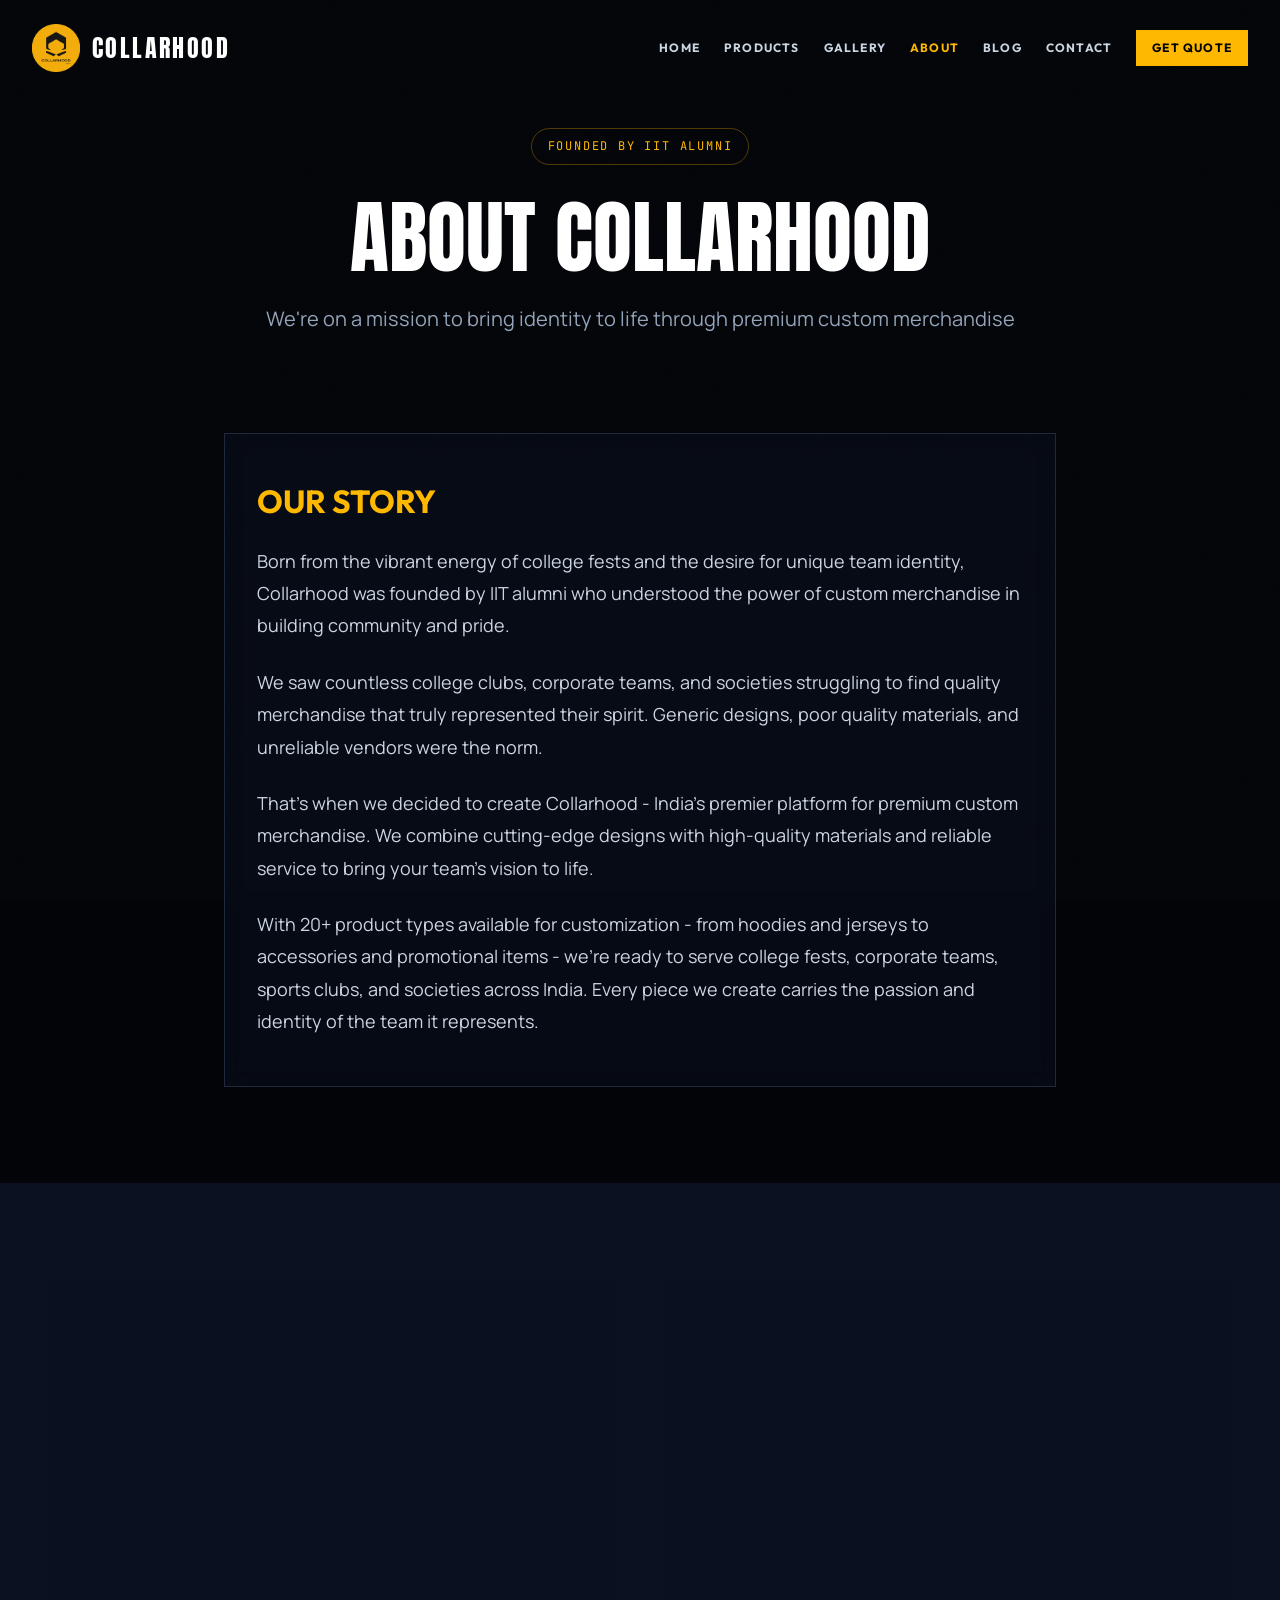
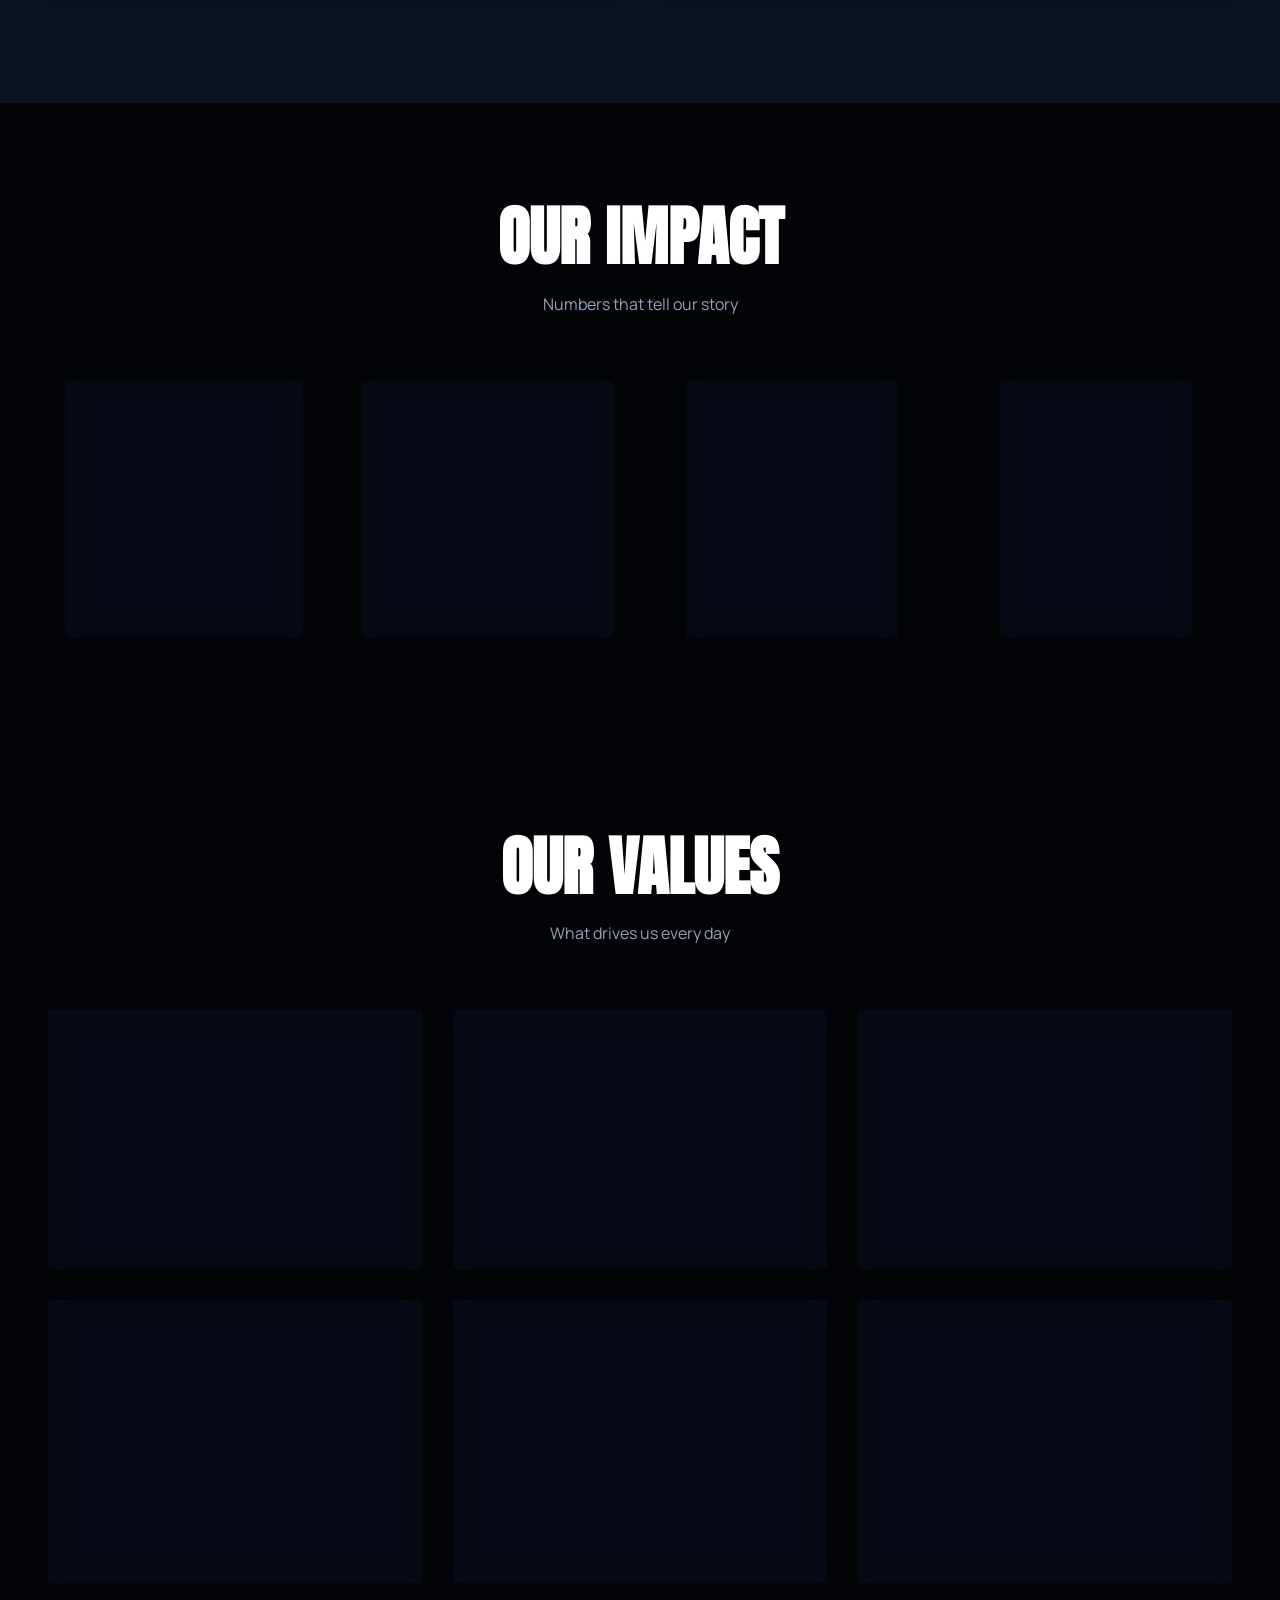
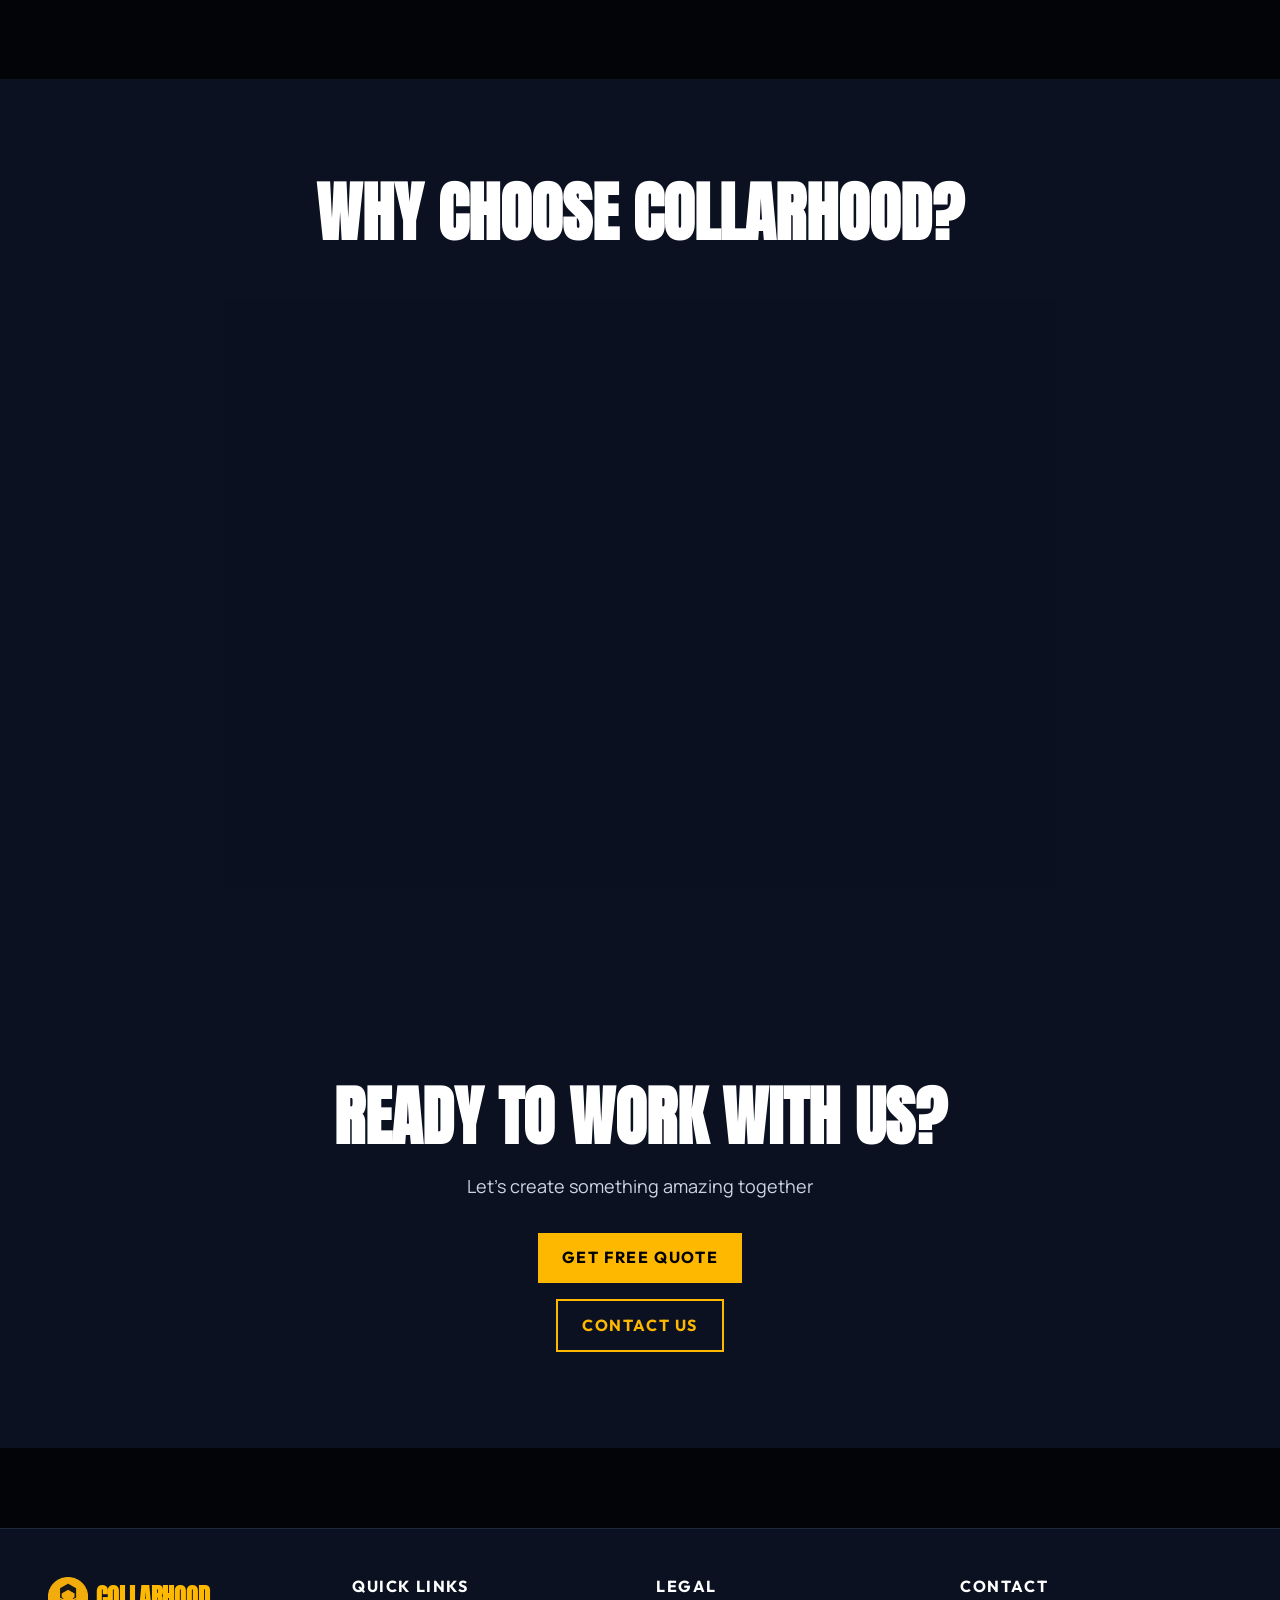
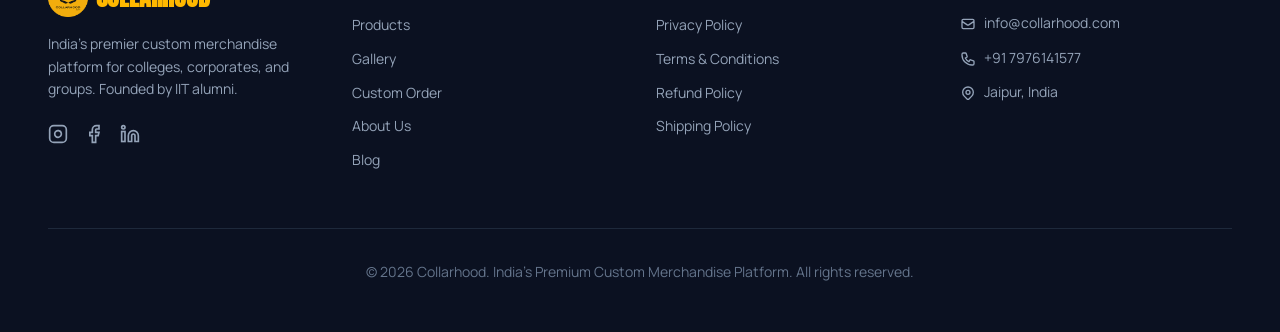
==== pages/about-static.html @ 5ddd9ee6 "Initial commit: static website" ====
<!DOCTYPE html>
<html lang="en">
<head>
  <meta charset="UTF-8">
  <meta name="viewport" content="width=device-width, initial-scale=1.0">
  <meta name="description" content="Learn about Collarhood - India's premier custom merchandise platform founded by IIT alumni. Discover our mission, values, and commitment to bringing identity to life through premium quality apparel.">
  <meta name="keywords" content="Collarhood story, IIT alumni startup, custom merchandise India, college merchandise company, about Collarhood, custom printing India">
  <meta name="author" content="Collarhood">
  <meta property="og:title" content="About Us - Our Story | Collarhood">
  <meta property="og:description" content="Founded by IIT alumni, Collarhood is India's premier platform for premium custom merchandise for colleges, corporates, and teams.">
  <meta property="og:type" content="website">
  <title>About Us - Our Story | Collarhood</title>
  <link rel="stylesheet" href="../css/styles.css">
  <link rel="icon" href="../images/collarhood images/collarhood logo png 2.png">
  <link rel="canonical" href="https://collarhood.com/about">
</head>
<body>
  <!-- Navbar -->
  <nav class="navbar">
    <div class="container">
      <div class="navbar-content">
        <a href="../index.html" class="navbar-logo">
          <img src="../images/collarhood images/collarhood logo png 2.png" alt="Collarhood Logo">
          <span class="navbar-logo-text">COLLARHOOD</span>
        </a>

        <div class="navbar-menu">
          <a href="../index.html" class="navbar-link">HOME</a>
          <a href="products-static.html" class="navbar-link">PRODUCTS</a>
          <a href="gallery-static.html" class="navbar-link">GALLERY</a>
          <a href="about-static.html" class="navbar-link" style="color: var(--yellow);">ABOUT</a>
          <a href="blog-static.html" class="navbar-link">BLOG</a>
          <a href="contact.html" class="navbar-link">CONTACT</a>
          <a href="custom-order.html" class="btn btn-primary" style="padding: 0.5rem 1rem; font-size: 0.75rem;">GET QUOTE</a>
        </div>

        <button class="mobile-menu-btn" aria-label="Toggle menu">
          <svg class="menu-icon" width="24" height="24" viewBox="0 0 24 24" fill="none" stroke="currentColor">
            <path stroke-linecap="round" stroke-linejoin="round" stroke-width="2" d="M4 6h16M4 12h16M4 18h16" />
          </svg>
        </button>
      </div>

      <div class="mobile-menu">
        <a href="../index.html">HOME</a>
        <a href="products-static.html">PRODUCTS</a>
        <a href="gallery-static.html">GALLERY</a>
        <a href="about-static.html">ABOUT</a>
        <a href="blog-static.html">BLOG</a>
        <a href="contact.html">CONTACT</a>
        <a href="custom-order.html" class="btn btn-primary" style="margin-top: 1rem; display: block; text-align: center;">GET QUOTE</a>
      </div>
    </div>
  </nav>

  <!-- Page Header -->
  <section class="section" style="padding-top: 8rem; padding-bottom: 3rem;">
    <div class="container" style="max-width: 56rem;">
      <div class="text-center mb-12">
        <div class="hero-badge" style="display: inline-block; margin-bottom: 1.5rem;">Founded by IIT Alumni</div>
        <h1 class="font-anton" style="font-size: clamp(3rem, 8vw, 5rem); color: var(--white); text-transform: uppercase; margin-bottom: 1rem;">
          ABOUT COLLARHOOD
        </h1>
        <p style="color: var(--gray-400); font-size: 1.25rem; line-height: 1.8;">
          We're on a mission to bring identity to life through premium custom merchandise
        </p>
      </div>
    </div>
  </section>

  <!-- Story Section -->
  <section class="section" style="padding-top: 0;">
    <div class="container" style="max-width: 56rem;">
      <div class="glass" style="padding: 3rem 2rem;">
        <h2 class="font-outfit" style="font-size: 2rem; color: var(--yellow); margin-bottom: 1.5rem; text-transform: uppercase;">Our Story</h2>
        <div style="color: var(--gray-300); font-size: 1.125rem; line-height: 1.8;">
          <p style="margin-bottom: 1.5rem;">
            Born from the vibrant energy of college fests and the desire for unique team identity, Collarhood was founded by IIT alumni who understood the power of custom merchandise in building community and pride.
          </p>
          <p style="margin-bottom: 1.5rem;">
            We saw countless college clubs, corporate teams, and societies struggling to find quality merchandise that truly represented their spirit. Generic designs, poor quality materials, and unreliable vendors were the norm.
          </p>
          <p style="margin-bottom: 1.5rem;">
            That's when we decided to create Collarhood - India's premier platform for premium custom merchandise. We combine cutting-edge designs with high-quality materials and reliable service to bring your team's vision to life.
          </p>
          <p>
            With 20+ product types available for customization - from hoodies and jerseys to accessories and promotional items - we're ready to serve college fests, corporate teams, sports clubs, and societies across India. Every piece we create carries the passion and identity of the team it represents.
          </p>
        </div>
      </div>
    </div>
  </section>

  <!-- Mission & Vision Section -->
  <section class="section" style="background: var(--bg-card);">
    <div class="container">
      <div class="grid grid-cols-1 grid-cols-2" style="gap: 3rem;">
        <div class="glass" style="padding: 3rem 2rem;">
          <div style="background: var(--yellow); width: 60px; height: 60px; border-radius: 50%; display: flex; align-items: center; justify-content: center; margin-bottom: 1.5rem;">
            <svg width="32" height="32" viewBox="0 0 24 24" fill="none" stroke="var(--bg)" stroke-width="2">
              <path stroke-linecap="round" stroke-linejoin="round" d="M9 12l2 2 4-4m6 2a9 9 0 11-18 0 9 9 0 0118 0z"/>
            </svg>
          </div>
          <h3 class="font-outfit" style="font-size: 1.75rem; color: var(--yellow); margin-bottom: 1rem; text-transform: uppercase; font-weight: 700;">Our Mission</h3>
          <p style="color: var(--gray-300); font-size: 1.125rem; line-height: 1.8;">
            To empower every team, club, and organization in India with premium quality custom merchandise that celebrates their unique identity and fosters a sense of belonging.
          </p>
        </div>

        <div class="glass" style="padding: 3rem 2rem;">
          <div style="background: var(--teal); width: 60px; height: 60px; border-radius: 50%; display: flex; align-items: center; justify-content: center; margin-bottom: 1.5rem;">
            <svg width="32" height="32" viewBox="0 0 24 24" fill="none" stroke="var(--bg)" stroke-width="2">
              <path stroke-linecap="round" stroke-linejoin="round" d="M15 12a3 3 0 11-6 0 3 3 0 016 0z"/>
              <path stroke-linecap="round" stroke-linejoin="round" d="M2.458 12C3.732 7.943 7.523 5 12 5c4.478 0 8.268 2.943 9.542 7-1.274 4.057-5.064 7-9.542 7-4.477 0-8.268-2.943-9.542-7z"/>
            </svg>
          </div>
          <h3 class="font-outfit" style="font-size: 1.75rem; color: var(--teal); margin-bottom: 1rem; text-transform: uppercase; font-weight: 700;">Our Vision</h3>
          <p style="color: var(--gray-300); font-size: 1.125rem; line-height: 1.8;">
            To become India's most trusted and innovative custom merchandise platform, setting new standards for quality, creativity, and customer experience in the industry.
          </p>
        </div>
      </div>
    </div>
  </section>

  <!-- Statistics Section -->
  <section class="section">
    <div class="container">
      <div class="text-center mb-12">
        <h2 class="section-title">Our Impact</h2>
        <p class="section-subtitle">Numbers that tell our story</p>
      </div>
      <div class="grid grid-cols-2 grid-cols-4">
        <div class="glass text-center" style="padding: 3rem 2rem;">
          <div class="font-anton" style="font-size: 3.5rem; color: var(--yellow); margin-bottom: 0.5rem;">20+</div>
          <p class="font-outfit" style="font-size: 1.125rem; color: var(--gray-300); font-weight: 600;">Product Types</p>
          <p style="color: var(--gray-500); font-size: 0.875rem; margin-top: 0.5rem;">Available for customization</p>
        </div>
        <div class="glass text-center" style="padding: 3rem 2rem;">
          <div class="font-anton" style="font-size: 3.5rem; color: var(--teal); margin-bottom: 0.5rem;">280-350</div>
          <p class="font-outfit" style="font-size: 1.125rem; color: var(--gray-300); font-weight: 600;">GSM Quality</p>
          <p style="color: var(--gray-500); font-size: 0.875rem; margin-top: 0.5rem;">Premium fabric standard</p>
        </div>
        <div class="glass text-center" style="padding: 3rem 2rem;">
          <div class="font-anton" style="font-size: 3.5rem; color: var(--orange); margin-bottom: 0.5rem;">24/7</div>
          <p class="font-outfit" style="font-size: 1.125rem; color: var(--gray-300); font-weight: 600;">Support Available</p>
          <p style="color: var(--gray-500); font-size: 0.875rem; margin-top: 0.5rem;">We're here for you</p>
        </div>
        <div class="glass text-center" style="padding: 3rem 2rem;">
          <div class="font-anton" style="font-size: 3.5rem; color: var(--purple); margin-bottom: 0.5rem;">15+</div>
          <p class="font-outfit" style="font-size: 1.125rem; color: var(--gray-300); font-weight: 600;">States Covered</p>
          <p style="color: var(--gray-500); font-size: 0.875rem; margin-top: 0.5rem;">Pan-India delivery</p>
        </div>
      </div>
    </div>
  </section>

  <!-- Values Section -->
  <section class="section">
    <div class="container">
      <div class="text-center mb-12">
        <h2 class="section-title">Our Values</h2>
        <p class="section-subtitle">What drives us every day</p>
      </div>

      <div class="grid grid-cols-1 grid-cols-2 grid-cols-3">
        <div class="glass" style="padding: 2rem; text-align: left;">
          <div style="width: 60px; height: 60px; background: linear-gradient(135deg, var(--yellow), var(--orange)); border-radius: 12px; display: flex; align-items: center; justify-content: center; margin-bottom: 1.5rem;">
            <svg width="32" height="32" viewBox="0 0 24 24" fill="none" stroke="var(--bg)" stroke-width="2">
              <path stroke-linecap="round" stroke-linejoin="round" d="M5 3v4M3 5h4M6 17v4m-2-2h4m5-16l2.286 6.857L21 12l-5.714 2.143L13 21l-2.286-6.857L5 12l5.714-2.143L13 3z"/>
            </svg>
          </div>
          <h3 class="font-outfit" style="font-size: 1.25rem; font-weight: 700; color: var(--yellow); margin-bottom: 0.75rem;">Quality First</h3>
          <p style="color: var(--gray-300); line-height: 1.6; font-size: 0.9375rem;">
            280-350 GSM premium fabrics, professional printing, and rigorous quality checks ensure every piece exceeds expectations.
          </p>
        </div>

        <div class="glass" style="padding: 2rem; text-align: left;">
          <div style="width: 60px; height: 60px; background: linear-gradient(135deg, var(--teal), var(--blue)); border-radius: 12px; display: flex; align-items: center; justify-content: center; margin-bottom: 1.5rem;">
            <svg width="32" height="32" viewBox="0 0 24 24" fill="none" stroke="var(--bg)" stroke-width="2">
              <path stroke-linecap="round" stroke-linejoin="round" d="M13 10V3L4 14h7v7l9-11h-7z"/>
            </svg>
          </div>
          <h3 class="font-outfit" style="font-size: 1.25rem; font-weight: 700; color: var(--teal); margin-bottom: 0.75rem;">Innovation</h3>
          <p style="color: var(--gray-300); line-height: 1.6; font-size: 0.9375rem;">
            Cutting-edge printing techniques including puff print, embroidery, and sublimation for stunning custom designs.
          </p>
        </div>

        <div class="glass" style="padding: 2rem; text-align: left;">
          <div style="width: 60px; height: 60px; background: linear-gradient(135deg, var(--orange), var(--red)); border-radius: 12px; display: flex; align-items: center; justify-content: center; margin-bottom: 1.5rem;">
            <svg width="32" height="32" viewBox="0 0 24 24" fill="none" stroke="var(--bg)" stroke-width="2">
              <path stroke-linecap="round" stroke-linejoin="round" d="M12 8v4l3 3m6-3a9 9 0 11-18 0 9 9 0 0118 0z"/>
            </svg>
          </div>
          <h3 class="font-outfit" style="font-size: 1.25rem; font-weight: 700; color: var(--orange); margin-bottom: 0.75rem;">Reliability</h3>
          <p style="color: var(--gray-300); line-height: 1.6; font-size: 0.9375rem;">
            Fast turnaround times and dependable delivery. We understand deadlines matter for fests and events.
          </p>
        </div>

        <div class="glass" style="padding: 2rem; text-align: left;">
          <div style="width: 60px; height: 60px; background: linear-gradient(135deg, var(--purple), var(--pink)); border-radius: 12px; display: flex; align-items: center; justify-content: center; margin-bottom: 1.5rem;">
            <svg width="32" height="32" viewBox="0 0 24 24" fill="none" stroke="var(--bg)" stroke-width="2">
              <path stroke-linecap="round" stroke-linejoin="round" d="M4.318 6.318a4.5 4.5 0 000 6.364L12 20.364l7.682-7.682a4.5 4.5 0 00-6.364-6.364L12 7.636l-1.318-1.318a4.5 4.5 0 00-6.364 0z"/>
            </svg>
          </div>
          <h3 class="font-outfit" style="font-size: 1.25rem; font-weight: 700; color: var(--purple); margin-bottom: 0.75rem;">Passion</h3>
          <p style="color: var(--gray-300); line-height: 1.6; font-size: 0.9375rem;">
            We love what we do. Every design, every print, every delivery is done with genuine care and enthusiasm.
          </p>
        </div>

        <div class="glass" style="padding: 2rem; text-align: left;">
          <div style="width: 60px; height: 60px; background: linear-gradient(135deg, var(--blue), var(--teal)); border-radius: 12px; display: flex; align-items: center; justify-content: center; margin-bottom: 1.5rem;">
            <svg width="32" height="32" viewBox="0 0 24 24" fill="none" stroke="var(--bg)" stroke-width="2">
              <path stroke-linecap="round" stroke-linejoin="round" d="M17 20h5v-2a3 3 0 00-5.356-1.857M17 20H7m10 0v-2c0-.656-.126-1.283-.356-1.857M7 20H2v-2a3 3 0 015.356-1.857M7 20v-2c0-.656.126-1.283.356-1.857m0 0a5.002 5.002 0 019.288 0M15 7a3 3 0 11-6 0 3 3 0 016 0zm6 3a2 2 0 11-4 0 2 2 0 014 0zM7 10a2 2 0 11-4 0 2 2 0 014 0z"/>
            </svg>
          </div>
          <h3 class="font-outfit" style="font-size: 1.25rem; font-weight: 700; color: var(--blue); margin-bottom: 0.75rem;">Community</h3>
          <p style="color: var(--gray-300); line-height: 1.6; font-size: 0.9375rem;">
            We believe in the power of community. Your crew's success is our success, and we're here to support you.
          </p>
        </div>

        <div class="glass" style="padding: 2rem; text-align: left;">
          <div style="width: 60px; height: 60px; background: linear-gradient(135deg, var(--yellow), var(--teal)); border-radius: 12px; display: flex; align-items: center; justify-content: center; margin-bottom: 1.5rem;">
            <svg width="32" height="32" viewBox="0 0 24 24" fill="none" stroke="var(--bg)" stroke-width="2">
              <path stroke-linecap="round" stroke-linejoin="round" d="M9 12l2 2 4-4M7.835 4.697a3.42 3.42 0 001.946-.806 3.42 3.42 0 014.438 0 3.42 3.42 0 001.946.806 3.42 3.42 0 013.138 3.138 3.42 3.42 0 00.806 1.946 3.42 3.42 0 010 4.438 3.42 3.42 0 00-.806 1.946 3.42 3.42 0 01-3.138 3.138 3.42 3.42 0 00-1.946.806 3.42 3.42 0 01-4.438 0 3.42 3.42 0 00-1.946-.806 3.42 3.42 0 01-3.138-3.138 3.42 3.42 0 00-.806-1.946 3.42 3.42 0 010-4.438 3.42 3.42 0 00.806-1.946 3.42 3.42 0 013.138-3.138z"/>
            </svg>
          </div>
          <h3 class="font-outfit" style="font-size: 1.25rem; font-weight: 700; color: var(--yellow); margin-bottom: 0.75rem;">Trust</h3>
          <p style="color: var(--gray-300); line-height: 1.6; font-size: 0.9375rem;">
            Transparent pricing, honest communication, and guaranteed satisfaction. 98% of our customers come back or refer us.
          </p>
        </div>
      </div>
    </div>
  </section>

  <!-- Why Choose Us Section -->
  <section class="section" style="background: var(--bg-card);">
    <div class="container" style="max-width: 56rem;">
      <div class="text-center mb-12">
        <h2 class="section-title">Why Choose Collarhood?</h2>
      </div>

      <div class="glass" style="padding: 3rem 2rem;">
        <div style="display: grid; gap: 2rem;">
          <div style="display: flex; gap: 1.5rem;">
            <div style="flex-shrink: 0;">
              <div style="background: var(--yellow); width: 48px; height: 48px; border-radius: 50%; display: flex; align-items: center; justify-content: center;">
                <span class="font-anton" style="color: var(--bg); font-size: 1.5rem;">1</span>
              </div>
            </div>
            <div>
              <h3 class="font-outfit" style="font-size: 1.25rem; font-weight: 700; color: var(--white); margin-bottom: 0.5rem;">IIT Alumni Founded</h3>
              <p style="color: var(--gray-300); line-height: 1.8;">Started by graduates who lived the college culture and understand what teams need in their merchandise.</p>
            </div>
          </div>

          <div style="display: flex; gap: 1.5rem;">
            <div style="flex-shrink: 0;">
              <div style="background: var(--teal); width: 48px; height: 48px; border-radius: 50%; display: flex; align-items: center; justify-content: center;">
                <span class="font-anton" style="color: var(--bg); font-size: 1.5rem;">2</span>
              </div>
            </div>
            <div>
              <h3 class="font-outfit" style="font-size: 1.25rem; font-weight: 700; color: var(--white); margin-bottom: 0.5rem;">Premium Quality Materials</h3>
              <p style="color: var(--gray-300); line-height: 1.8;">280-350 GSM fabrics for hoodies and sweatshirts, ensuring comfort and durability that lasts.</p>
            </div>
          </div>

          <div style="display: flex; gap: 1.5rem;">
            <div style="flex-shrink: 0;">
              <div style="background: var(--orange); width: 48px; height: 48px; border-radius: 50%; display: flex; align-items: center; justify-content: center;">
                <span class="font-anton" style="color: var(--bg); font-size: 1.5rem;">3</span>
              </div>
            </div>
            <div>
              <h3 class="font-outfit" style="font-size: 1.25rem; font-weight: 700; color: var(--white); margin-bottom: 0.5rem;">Full Customization</h3>
              <p style="color: var(--gray-300); line-height: 1.8;">From design consultation to final delivery, we work with you to create merchandise that perfectly represents your team.</p>
            </div>
          </div>

          <div style="display: flex; gap: 1.5rem;">
            <div style="flex-shrink: 0;">
              <div style="background: var(--purple); width: 48px; height: 48px; border-radius: 50%; display: flex; align-items: center; justify-content: center;">
                <span class="font-anton" style="color: var(--bg); font-size: 1.5rem;">4</span>
              </div>
            </div>
            <div>
              <h3 class="font-outfit" style="font-size: 1.25rem; font-weight: 700; color: var(--white); margin-bottom: 0.5rem;">Bulk Friendly Pricing</h3>
              <p style="color: var(--gray-300); line-height: 1.8;">Competitive prices for bulk orders perfect for college clubs, fests, and corporate teams.</p>
            </div>
          </div>

          <div style="display: flex; gap: 1.5rem;">
            <div style="flex-shrink: 0;">
              <div style="background: var(--yellow); width: 48px; height: 48px; border-radius: 50%; display: flex; align-items: center; justify-content: center;">
                <span class="font-anton" style="color: var(--bg); font-size: 1.5rem;">5</span>
              </div>
            </div>
            <div>
              <h3 class="font-outfit" style="font-size: 1.25rem; font-weight: 700; color: var(--white); margin-bottom: 0.5rem;">Pan India Delivery</h3>
              <p style="color: var(--gray-300); line-height: 1.8;">Fast and reliable delivery to colleges, corporates, and teams across all states in India.</p>
            </div>
          </div>
        </div>
      </div>
    </div>
  </section>

  <!-- CTA Section -->
  <section class="section" style="background: var(--bg-card);">
    <div class="container" style="max-width: 56rem;">
      <div class="text-center">
        <h2 class="section-title">READY TO WORK WITH US?</h2>
        <p style="font-size: 1.125rem; color: var(--gray-300); margin-bottom: 2rem;">Let's create something amazing together</p>
        <div style="display: flex; flex-direction: column; gap: 1rem; justify-content: center; align-items: center;">
          <a href="custom-order.html" class="btn btn-primary">GET FREE QUOTE</a>
          <a href="contact.html" class="btn btn-outline">CONTACT US</a>
        </div>
      </div>
    </div>
  </section>

  <!-- Footer -->
  <footer class="footer">
    <div class="container">
      <div class="footer-grid">
        <div>
          <div class="footer-brand">
            <img src="../images/collarhood images/collarhood logo png 2.png" alt="Collarhood">
            <h3 class="footer-brand-text">COLLARHOOD</h3>
          </div>
          <p class="footer-description">
            India's premier custom merchandise platform for colleges, corporates, and groups. Founded by IIT alumni.
          </p>
          <div class="footer-social">
            <a href="https://www.instagram.com/collarhood/" target="_blank" rel="noopener noreferrer" aria-label="Instagram">
              <svg width="20" height="20" viewBox="0 0 24 24" fill="none" stroke="currentColor">
                <rect x="2" y="2" width="20" height="20" rx="5" ry="5" stroke-width="2"></rect>
                <path d="M16 11.37A4 4 0 1 1 12.63 8 4 4 0 0 1 16 11.37z" stroke-width="2"></path>
                <line x1="17.5" y1="6.5" x2="17.51" y2="6.5" stroke-width="2"></line>
              </svg>
            </a>
            <a href="https://www.facebook.com/collarhood/" target="_blank" rel="noopener noreferrer" aria-label="Facebook">
              <svg width="20" height="20" viewBox="0 0 24 24" fill="none" stroke="currentColor">
                <path d="M18 2h-3a5 5 0 0 0-5 5v3H7v4h3v8h4v-8h3l1-4h-4V7a1 1 0 0 1 1-1h3z" stroke-width="2"></path>
              </svg>
            </a>
            <a href="https://www.linkedin.com/company/collarhood/" target="_blank" rel="noopener noreferrer" aria-label="LinkedIn">
              <svg width="20" height="20" viewBox="0 0 24 24" fill="none" stroke="currentColor">
                <path d="M16 8a6 6 0 0 1 6 6v7h-4v-7a2 2 0 0 0-2-2 2 2 0 0 0-2 2v7h-4v-7a6 6 0 0 1 6-6z" stroke-width="2"></path><rect x="2" y="9" width="4" height="12" stroke-width="2"></rect><circle cx="4" cy="4" r="2" stroke-width="2"></circle>
              </svg>
            </a>
          </div>
        </div>

        <div>
          <h4 class="footer-heading">Quick Links</h4>
          <ul class="footer-links">
            <li><a href="products-static.html">Products</a></li>
            <li><a href="gallery-static.html">Gallery</a></li>
            <li><a href="custom-order.html">Custom Order</a></li>
            <li><a href="about-static.html">About Us</a></li>
            <li><a href="blog-static.html">Blog</a></li>
          </ul>
        </div>

        <div>
          <h4 class="footer-heading">Legal</h4>
          <ul class="footer-links">
            <li><a href="privacy-policy.html">Privacy Policy</a></li>
            <li><a href="terms-conditions.html">Terms & Conditions</a></li>
            <li><a href="refund-policy.html">Refund Policy</a></li>
            <li><a href="shipping-policy.html">Shipping Policy</a></li>
          </ul>
        </div>

        <div>
          <h4 class="footer-heading">Contact</h4>
          <ul class="footer-contact">
            <li>
              <svg width="16" height="16" viewBox="0 0 24 24" fill="none" stroke="currentColor" style="flex-shrink: 0; margin-top: 0.25rem;">
                <path stroke-linecap="round" stroke-linejoin="round" stroke-width="2" d="M3 8l7.89 5.26a2 2 0 002.22 0L21 8M5 19h14a2 2 0 002-2V7a2 2 0 00-2-2H5a2 2 0 00-2 2v10a2 2 0 002 2z"/>
              </svg>
              <span>info@collarhood.com</span>
            </li>
            <li>
              <svg width="16" height="16" viewBox="0 0 24 24" fill="none" stroke="currentColor" style="flex-shrink: 0; margin-top: 0.25rem;">
                <path stroke-linecap="round" stroke-linejoin="round" stroke-width="2" d="M3 5a2 2 0 012-2h3.28a1 1 0 01.948.684l1.498 4.493a1 1 0 01-.502 1.21l-2.257 1.13a11.042 11.042 0 005.516 5.516l1.13-2.257a1 1 0 011.21-.502l4.493 1.498a1 1 0 01.684.949V19a2 2 0 01-2 2h-1C9.716 21 3 14.284 3 6V5z"/>
              </svg>
              <span>+91 7976141577</span>
            </li>
            <li>
              <svg width="16" height="16" viewBox="0 0 24 24" fill="none" stroke="currentColor" style="flex-shrink: 0; margin-top: 0.25rem;">
                <path stroke-linecap="round" stroke-linejoin="round" stroke-width="2" d="M17.657 16.657L13.414 20.9a1.998 1.998 0 01-2.827 0l-4.244-4.243a8 8 0 1111.314 0z"/>
                <path stroke-linecap="round" stroke-linejoin="round" stroke-width="2" d="M15 11a3 3 0 11-6 0 3 3 0 016 0z"/>
              </svg>
              <span>Jaipur, India</span>
            </li>
          </ul>
        </div>
      </div>

      <div class="footer-bottom">
        <p class="footer-copyright">
          &copy; 2026 Collarhood. India's Premium Custom Merchandise Platform. All rights reserved.
        </p>
      </div>
    </div>
  </footer>

  <script src="../js/main.js"></script>
</body>
</html>
---- css/styles.css ----
/* Collarhood Static Website - Main Stylesheet */

/* Import Fonts */
@import url('https://fonts.googleapis.com/css2?family=Anton&family=Manrope:wght@300;400;600&family=Outfit:wght@500;700;900&family=JetBrains+Mono:wght@400;500&display=swap');

/* CSS Reset & Base Styles */
* {
  margin: 0;
  padding: 0;
  box-sizing: border-box;
}

:root {
  /* Collarhood Colors */
  --bg-primary: #020408;
  --bg-card: #0B1121;
  --bg-subtle: #161E32;
  --yellow: #FFB800;
  --yellow-hover: #FFD60A;
  --orange: #F97316;
  --orange-hover: #EA580C;
  --teal: #14B8A6;
  --blue: #3B82F6;
  --purple: #A855F7;
  --pink: #EC4899;
  --red: #EF4444;
  --white: #FFFFFF;
  --gray-100: #F1F5F9;
  --gray-200: #E2E8F0;
  --gray-300: #CBD5E1;
  --gray-400: #94A3B8;
  --gray-500: #64748B;
  --gray-700: #334155;
  --gray-800: #1E293B;
  --gray-900: #0F172A;
  --border: #1E293B;
  
  /* Typography */
  --font-anton: 'Anton', sans-serif;
  --font-outfit: 'Outfit', sans-serif;
  --font-manrope: 'Manrope', sans-serif;
  --font-mono: 'JetBrains Mono', monospace;
}

body {
  font-family: var(--font-manrope);
  background-color: var(--bg-primary);
  color: var(--white);
  line-height: 1.6;
  overflow-x: hidden;
  position: relative;
}

/* Noise Texture Overlay */
body::before {
  content: '';
  position: fixed;
  top: 0;
  left: 0;
  width: 100%;
  height: 100%;
  background-image: url("data:image/svg+xml,%3Csvg viewBox='0 0 200 200' xmlns='http://www.w3.org/2000/svg'%3E%3Cfilter id='noiseFilter'%3E%3CfeTurbulence type='fractalNoise' baseFrequency='3' numOctaves='3' stitchTiles='stitch'/%3E%3C/filter%3E%3Crect width='100%25' height='100%25' filter='url(%23noiseFilter)'/%3E%3C/svg%3E");
  opacity: 0.03;
  pointer-events: none;
  z-index: 1;
}

body > * {
  position: relative;
  z-index: 2;
}

/* Typography */
h1, h2, h3, h4, h5, h6 {
  font-family: var(--font-outfit);
  font-weight: 700;
  line-height: 1.2;
}

.font-anton {
  font-family: var(--font-anton);
  font-weight: 400;
}

.font-outfit {
  font-family: var(--font-outfit);
}

.font-manrope {
  font-family: var(--font-manrope);
}

.font-mono {
  font-family: var(--font-mono);
}

/* Container */
.container {
  max-width: 1280px;
  margin: 0 auto;
  padding: 0 1rem;
}

@media (min-width: 640px) {
  .container {
    padding: 0 1.5rem;
  }
}

@media (min-width: 1024px) {
  .container {
    padding: 0 2rem;
  }
}

/* Navbar */
.navbar {
  position: fixed;
  top: 0;
  left: 0;
  right: 0;
  z-index: 1000;
  padding: 1.5rem 0;
  transition: all 0.3s ease;
}

.navbar.scrolled {
  padding: 1rem 0;
  background: rgba(11, 17, 33, 0.8);
  backdrop-filter: blur(12px);
  border-bottom: 1px solid var(--border);
}

.navbar-content {
  display: flex;
  align-items: center;
  justify-content: space-between;
}

.navbar-logo {
  display: flex;
  align-items: center;
  gap: 0.75rem;
  text-decoration: none;
}

.navbar-logo img {
  height: 3rem;
  width: 3rem;
}

.navbar-logo-text {
  font-family: var(--font-anton);
  font-size: 1.5rem;
  color: var(--white);
  letter-spacing: 0.1em;
}

.navbar-menu {
  display: none;
  align-items: center;
  gap: 1.5rem;
}

@media (min-width: 1024px) {
  .navbar-menu {
    display: flex;
  }
}

.navbar-link {
  font-family: var(--font-outfit);
  font-size: 0.75rem;
  font-weight: 700;
  color: var(--gray-300);
  text-decoration: none;
  letter-spacing: 0.1em;
  transition: color 0.3s ease;
}

.navbar-link:hover {
  color: var(--yellow);
}

.mobile-menu-btn {
  display: block;
  background: none;
  border: none;
  color: var(--white);
  cursor: pointer;
  padding: 0.5rem;
}

@media (min-width: 1024px) {
  .mobile-menu-btn {
    display: none;
  }
}

.mobile-menu {
  display: none;
  padding: 1rem 0;
}

.mobile-menu.active {
  display: block;
}

.mobile-menu a {
  display: block;
  padding: 0.75rem 0;
  font-family: var(--font-outfit);
  font-size: 0.875rem;
  font-weight: 700;
  color: var(--gray-300);
  text-decoration: none;
  letter-spacing: 0.15em;
  transition: color 0.3s ease;
}

.mobile-menu a:hover {
  color: var(--yellow);
}

/* Buttons */
.btn {
  display: inline-flex;
  align-items: center;
  justify-content: center;
  gap: 0.5rem;
  padding: 0.75rem 1.5rem;
  font-family: var(--font-outfit);
  font-weight: 700;
  text-transform: uppercase;
  letter-spacing: 0.1em;
  text-decoration: none;
  border: none;
  cursor: pointer;
  transition: all 0.3s ease;
}

.btn-primary {
  background: var(--yellow);
  color: #000000;
}

.btn-primary:hover {
  background: var(--yellow-hover);
  transform: scale(1.05);
}

.btn-primary:active {
  transform: scale(0.95);
}

.btn-outline {
  background: transparent;
  color: var(--yellow);
  border: 2px solid var(--yellow);
}

.btn-outline:hover {
  background: var(--yellow);
  color: #000000;
  transform: scale(1.05);
}

.btn-secondary {
  background: var(--orange);
  color: var(--white);
}

.btn-secondary:hover {
  background: var(--orange-hover);
}

/* Glass Effect */
.glass {
  background: rgba(11, 17, 33, 0.5);
  backdrop-filter: blur(12px);
  border: 1px solid var(--border);
  transition: all 0.3s ease;
}

/* Utility Classes */
.flex {
  display: flex;
}

.flex-wrap {
  flex-wrap: wrap;
}

.items-center {
  align-items: center;
}

.justify-center {
  justify-content: center;
}

.gap-4 {
  gap: 1rem;
}

.mb-6 {
  margin-bottom: 1.5rem;
}

.mb-12 {
  margin-bottom: 3rem;
}

.text-center {
  text-align: center;
}

/* CTA Card */
.cta-card {
  background: var(--card);
  border: 1px solid var(--border);
  padding: 4rem 2rem;
  text-align: center;
  border-radius: 0;
}

.glass:hover {
  border-color: var(--yellow);
}

/* Cards */
.card {
  background: var(--bg-card);
  border: 1px solid var(--border);
  overflow: hidden;
  transition: all 0.3s ease;
  width: 100%;
  max-width: 400px;
  margin: 0 auto;
}

.card:hover {
  border-color: var(--yellow);
  transform: translateY(-4px);
  box-shadow: 0 20px 40px rgba(0, 0, 0, 0.3);
}

.product-card {
  background: var(--bg-card);
  border: 1px solid var(--border);
  overflow: hidden;
  transition: all 0.3s ease;
  text-decoration: none;
  display: block;
  width: 100%;
  max-width: 400px;
  margin: 0 auto;
}

.product-card:hover {
  border-color: var(--yellow);
  transform: translateY(-4px);
  box-shadow: 0 20px 40px rgba(0, 0, 0, 0.3);
}

.product-card img {
  width: 100%;
  height: 100%;
  object-fit: cover;
  transition: transform 0.5s ease;
}

.product-card:hover img {
  transform: scale(1.05);
}

/* Hero Section */
.hero {
  min-height: 100vh;
  display: flex;
  align-items: center;
  justify-content: center;
  padding: 8rem 1rem 4rem;
  position: relative;
  overflow: hidden;
}

.hero-bg {
  position: absolute;
  inset: 0;
  background: linear-gradient(to bottom, rgba(255, 184, 0, 0.05), transparent);
}

.hero-content {
  text-align: center;
  position: relative;
  z-index: 10;
}

.hero-badge {
  display: inline-block;
  font-family: var(--font-mono);
  font-size: 0.75rem;
  color: var(--yellow);
  text-transform: uppercase;
  letter-spacing: 0.15em;
  padding: 0.5rem 1rem;
  border: 1px solid rgba(255, 184, 0, 0.3);
  border-radius: 9999px;
  margin-bottom: 1.5rem;
}

.hero-title {
  font-family: var(--font-anton);
  font-size: clamp(3rem, 10vw, 8rem);
  color: var(--white);
  text-transform: uppercase;
  letter-spacing: 0.05em;
  line-height: 1;
  margin-bottom: 2rem;
  animation: fadeIn 1s ease-out;
}

.hero-title .highlight {
  color: var(--yellow);
}

.hero-description {
  font-size: 1.125rem;
  color: var(--gray-300);
  max-width: 42rem;
  margin: 0 auto 3rem;
  line-height: 1.8;
}

.hero-cta {
  display: flex;
  flex-direction: column;
  gap: 1rem;
  justify-content: center;
  align-items: center;
}

@media (min-width: 640px) {
  .hero-cta {
    flex-direction: row;
  }
}

/* Marquee */
.marquee {
  background: var(--yellow);
  padding: 1.5rem 0;
  overflow: hidden;
  position: relative;
}

.marquee-content {
  display: flex;
  animation: marquee 25s linear infinite;
}

.marquee-item {
  display: flex;
  align-items: center;
  gap: 3rem;
  padding: 0 1.5rem;
  white-space: nowrap;
}

.marquee-text {
  font-family: var(--font-anton);
  font-size: 2rem;
  color: #000000;
}

@keyframes marquee {
  0% {
    transform: translateX(0%);
  }
  100% {
    transform: translateX(-50%);
  }
}

/* Grid Layouts */
.grid {
  display: grid;
  gap: 2rem;
  justify-items: center;
}

.grid-cols-1 {
  grid-template-columns: repeat(1, 1fr);
}

@media (min-width: 768px) {
  .md\:grid-cols-2 {
    grid-template-columns: repeat(2, 1fr);
  }
  .md\:grid-cols-3 {
    grid-template-columns: repeat(3, 1fr);
  }
  .grid-cols-2 {
    grid-template-columns: repeat(2, 1fr);
  }
  .grid-cols-3 {
    grid-template-columns: repeat(3, 1fr);
  }
}

@media (min-width: 1024px) {
  .lg\:grid-cols-3 {
    grid-template-columns: repeat(3, 1fr);
  }
  .lg\:grid-cols-4 {
    grid-template-columns: repeat(4, 1fr);
  }
  .grid-cols-4 {
    grid-template-columns: repeat(4, 1fr);
  }
  .grid-cols-6 {
    grid-template-columns: repeat(6, 1fr);
  }
}

/* Sections */
.section {
  padding: 6rem 1rem;
}

.section-title {
  font-family: var(--font-anton);
  font-size: clamp(2.5rem, 6vw, 4rem);
  color: var(--white);
  text-transform: uppercase;
  text-align: center;
  margin-bottom: 1rem;
}

.section-subtitle {
  text-align: center;
  color: var(--gray-400);
  margin-bottom: 4rem;
}

/* Feature Cards */
.feature-card {
  padding: 2rem;
  transition: all 0.3s ease;
}

.feature-icon {
  width: 3rem;
  height: 3rem;
  margin-bottom: 1rem;
}

.feature-title {
  font-family: var(--font-outfit);
  font-weight: 700;
  font-size: 1.25rem;
  color: var(--white);
  margin-bottom: 0.5rem;
}

.feature-description {
  color: var(--gray-400);
  font-size: 0.875rem;
  line-height: 1.6;
}

/* Footer */
.footer {
  background: var(--bg-card);
  border-top: 1px solid var(--gray-800);
  margin-top: 5rem;
  padding: 3rem 1rem;
}

.footer-grid {
  display: grid;
  grid-template-columns: repeat(1, 1fr);
  gap: 2rem;
  margin-bottom: 3rem;
}

@media (min-width: 768px) {
  .footer-grid {
    grid-template-columns: repeat(2, 1fr);
  }
}

@media (min-width: 1024px) {
  .footer-grid {
    grid-template-columns: repeat(4, 1fr);
  }
}

.footer-brand {
  display: flex;
  align-items: center;
  gap: 0.5rem;
  margin-bottom: 1rem;
}

.footer-brand img {
  height: 2.5rem;
  width: 2.5rem;
}

.footer-brand-text {
  font-family: var(--font-anton);
  font-size: 1.5rem;
  color: var(--yellow);
}

.footer-description {
  color: var(--gray-400);
  font-size: 0.875rem;
  line-height: 1.6;
  margin-bottom: 1.5rem;
}

.footer-social {
  display: flex;
  gap: 1rem;
}

.footer-social a {
  color: var(--gray-400);
  transition: color 0.3s ease;
}

.footer-social a:hover {
  color: var(--yellow);
}

.footer-heading {
  font-family: var(--font-outfit);
  font-weight: 700;
  color: var(--white);
  text-transform: uppercase;
  letter-spacing: 0.1em;
  margin-bottom: 1rem;
  font-size: 1rem;
}

.footer-links {
  list-style: none;
}

.footer-links li {
  margin-bottom: 0.5rem;
}

.footer-links a {
  color: var(--gray-400);
  text-decoration: none;
  font-size: 0.875rem;
  transition: color 0.3s ease;
}

.footer-links a:hover {
  color: var(--yellow);
}

.footer-contact {
  list-style: none;
}

.footer-contact li {
  display: flex;
  align-items: flex-start;
  gap: 0.5rem;
  color: var(--gray-400);
  font-size: 0.875rem;
  margin-bottom: 0.75rem;
}

.footer-bottom {
  border-top: 1px solid var(--gray-800);
  padding-top: 2rem;
  text-align: center;
}

.footer-copyright {
  color: var(--gray-500);
  font-size: 0.875rem;
}

/* Animations */
@keyframes fadeIn {
  from {
    opacity: 0;
    transform: translateY(20px);
  }
  to {
    opacity: 1;
    transform: translateY(0);
  }
}

.animate-fade-in {
  animation: fadeIn 1s ease-out;
}

/* Utility Classes */
.text-center {
  text-align: center;
}

.uppercase {
  text-transform: uppercase;
}

.tracking-wide {
  letter-spacing: 0.05em;
}

.tracking-wider {
  letter-spacing: 0.1em;
}

.tracking-widest {
  letter-spacing: 0.15em;
}

.mb-4 {
  margin-bottom: 1rem;
}

.mb-8 {
  margin-bottom: 2rem;
}

.mb-12 {
  margin-bottom: 3rem;
}

.mt-12 {
  margin-top: 3rem;
}

.aspect-square {
  aspect-ratio: 1 / 1;
}

.overflow-hidden {
  overflow: hidden;
}

/* Form Styles */
.form-group {
  margin-bottom: 1.5rem;
}

.form-label {
  display: block;
  font-family: var(--font-outfit);
  font-weight: 600;
  color: var(--white);
  margin-bottom: 0.5rem;
  font-size: 0.875rem;
  text-transform: uppercase;
  letter-spacing: 0.05em;
}

.form-input,
.form-textarea,
.form-select {
  width: 100%;
  padding: 1rem 0;
  background: transparent;
  border: none;
  border-bottom: 2px solid var(--gray-700);
  color: var(--white);
  font-family: var(--font-manrope);
  font-size: 1rem;
  transition: border-color 0.3s ease;
}

.form-input:focus,
.form-textarea:focus,
.form-select:focus {
  outline: none;
  border-bottom-color: var(--yellow);
}

.form-input::placeholder,
.form-textarea::placeholder {
  color: var(--gray-500);
  text-transform: uppercase;
  letter-spacing: 0.15em;
  font-size: 0.75rem;
}

.form-textarea {
  min-height: 120px;
  resize: vertical;
}

/* Loading Spinner */
.spinner {
  border: 3px solid var(--gray-700);
  border-top: 3px solid var(--yellow);
  border-radius: 50%;
  width: 40px;
  height: 40px;
  animation: spin 1s linear infinite;
}

@keyframes spin {
  0% { transform: rotate(0deg); }
  100% { transform: rotate(360deg); }
}

/* Responsive Images */
img {
  max-width: 100%;
  height: auto;
}

/* Smooth Scroll */
html {
  scroll-behavior: smooth;
}

/* Star Rating */
.star-rating {
  display: flex;
  gap: 0.25rem;
}

.star {
  color: var(--yellow);
  font-size: 1.25rem;
}

/* Badge */
.badge {
  display: inline-block;
  font-family: var(--font-mono);
  font-size: 0.75rem;
  padding: 0.25rem 0.75rem;
  border-radius: 0.25rem;
  text-transform: uppercase;
  letter-spacing: 0.05em;
}

.badge-yellow {
  background: rgba(255, 184, 0, 0.2);
  color: var(--yellow);
}

/* Line Clamp */
.line-clamp-2 {
  display: -webkit-box;
  -webkit-line-clamp: 2;
  -webkit-box-orient: vertical;
  overflow: hidden;
}

.line-clamp-3 {
  display: -webkit-box;
  -webkit-line-clamp: 3;
  -webkit-box-orient: vertical;
  overflow: hidden;
}

/* Category Buttons */
.category-btn {
  padding: 0.75rem 1.5rem;
  background: var(--card);
  color: var(--gray-300);
  border: 1px solid var(--border);
  font-family: 'Outfit', sans-serif;
  font-weight: 700;
  font-size: 0.875rem;
  text-transform: uppercase;
  letter-spacing: 0.05em;
  cursor: pointer;
  transition: all 0.3s ease;
  border-radius: 0;
}

.category-btn:hover {
  border-color: var(--yellow);
  color: var(--white);
  background: var(--card);
}

.category-btn.active {
  background: var(--yellow);
  color: var(--dark);
  border-color: var(--yellow);
}

.category-btn.active:hover {
  background: var(--yellow);
  opacity: 0.9;
}
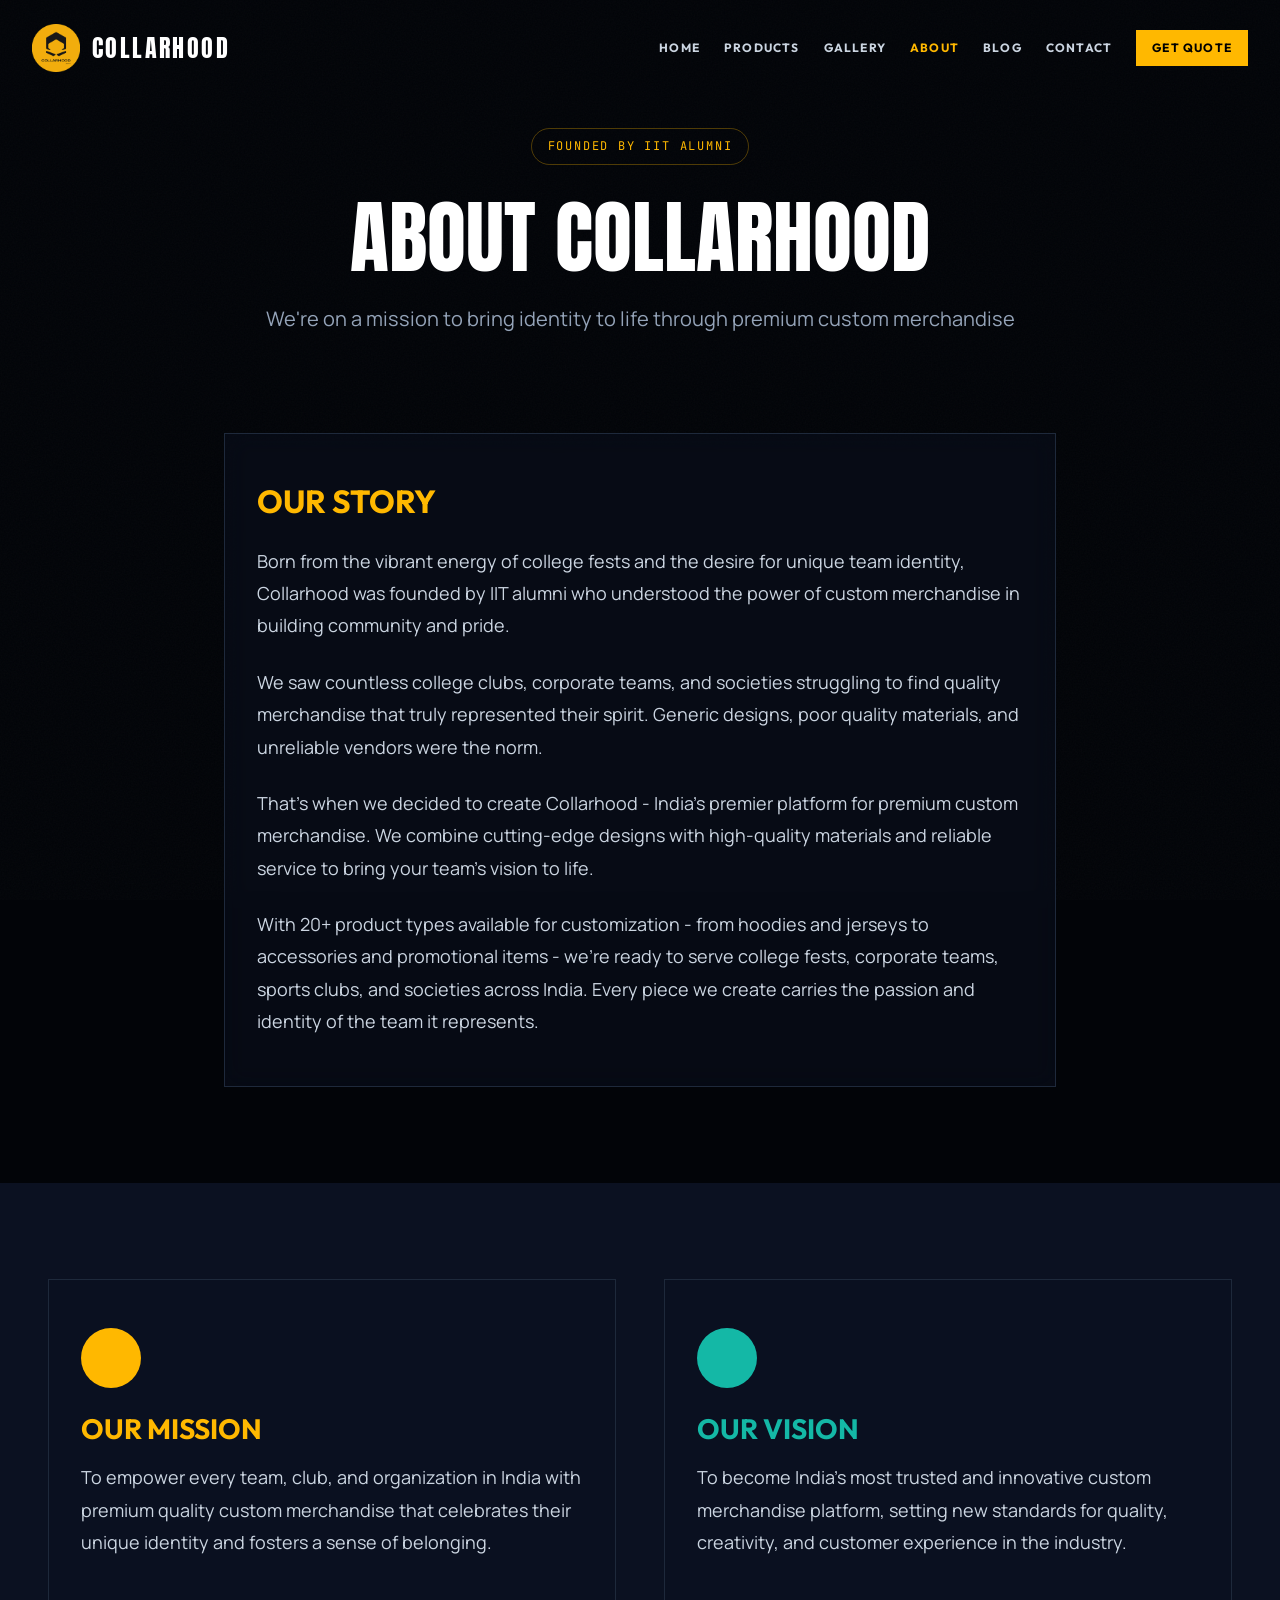
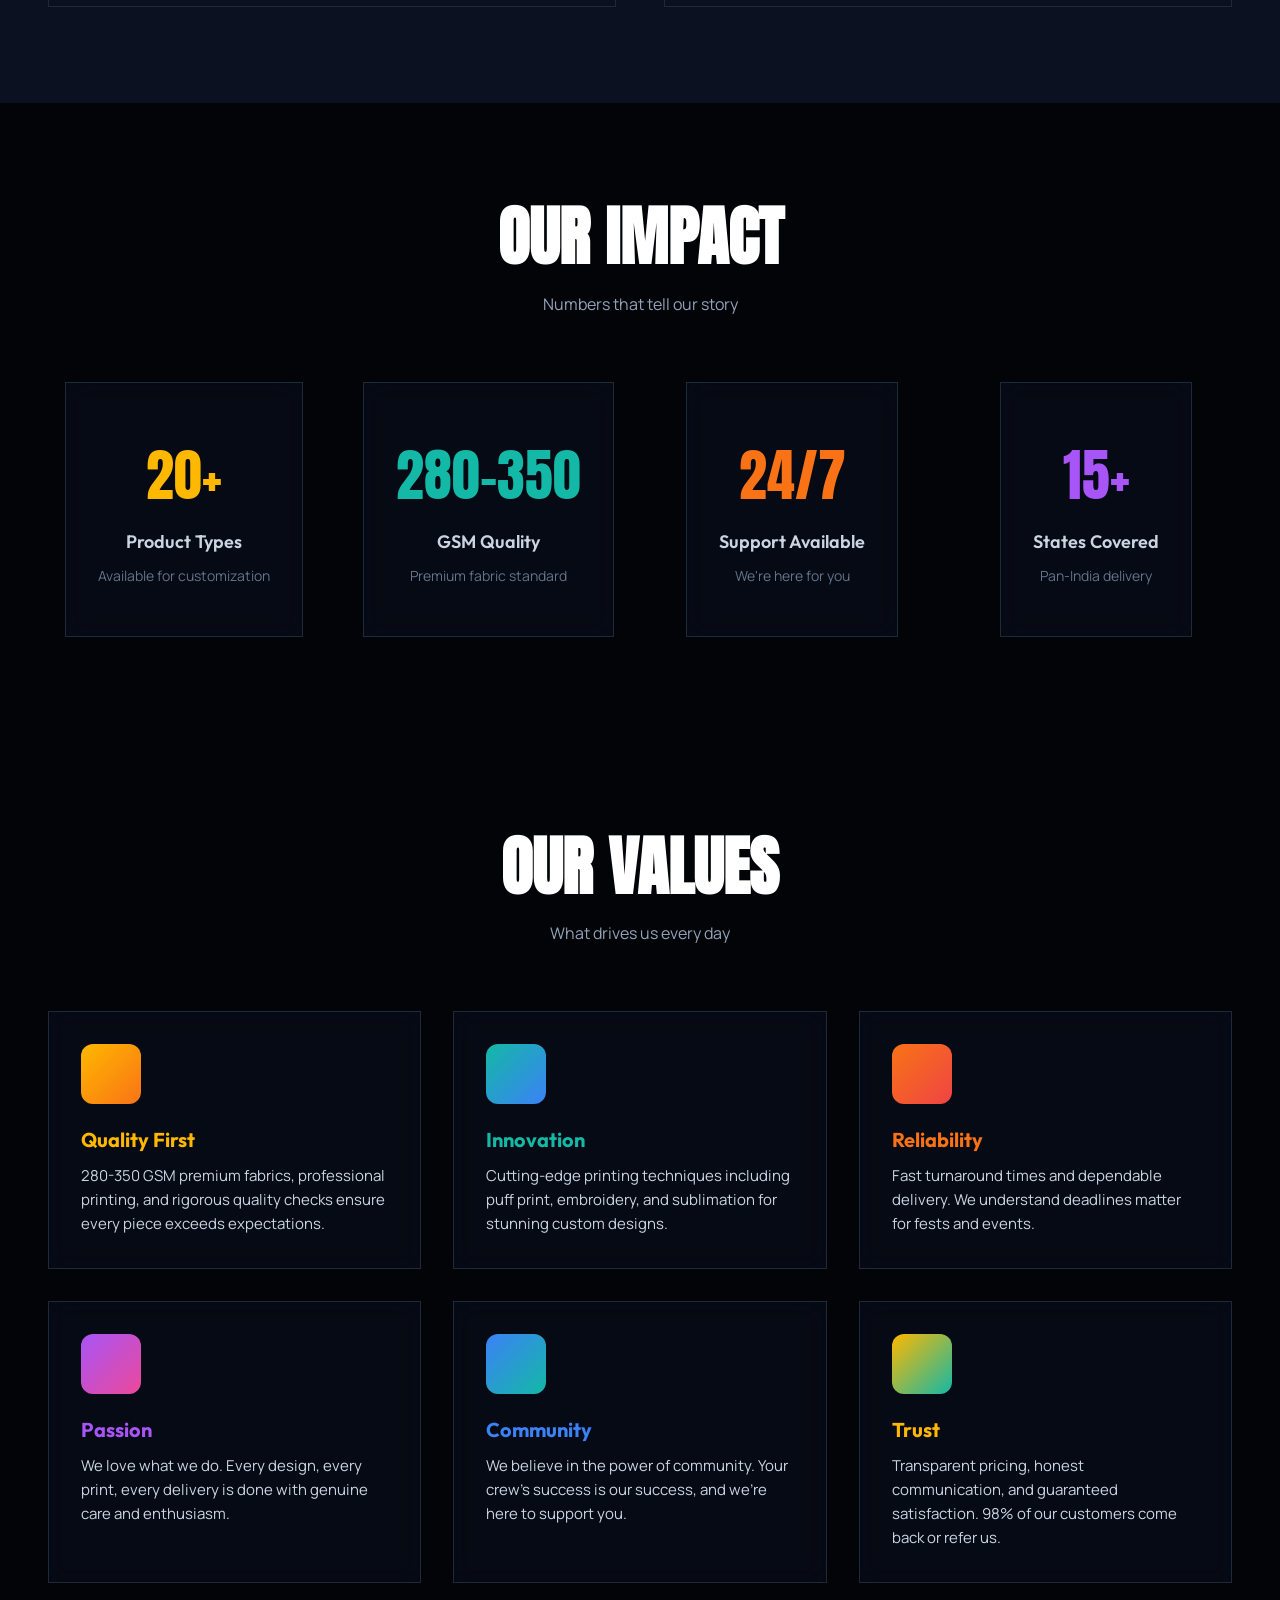
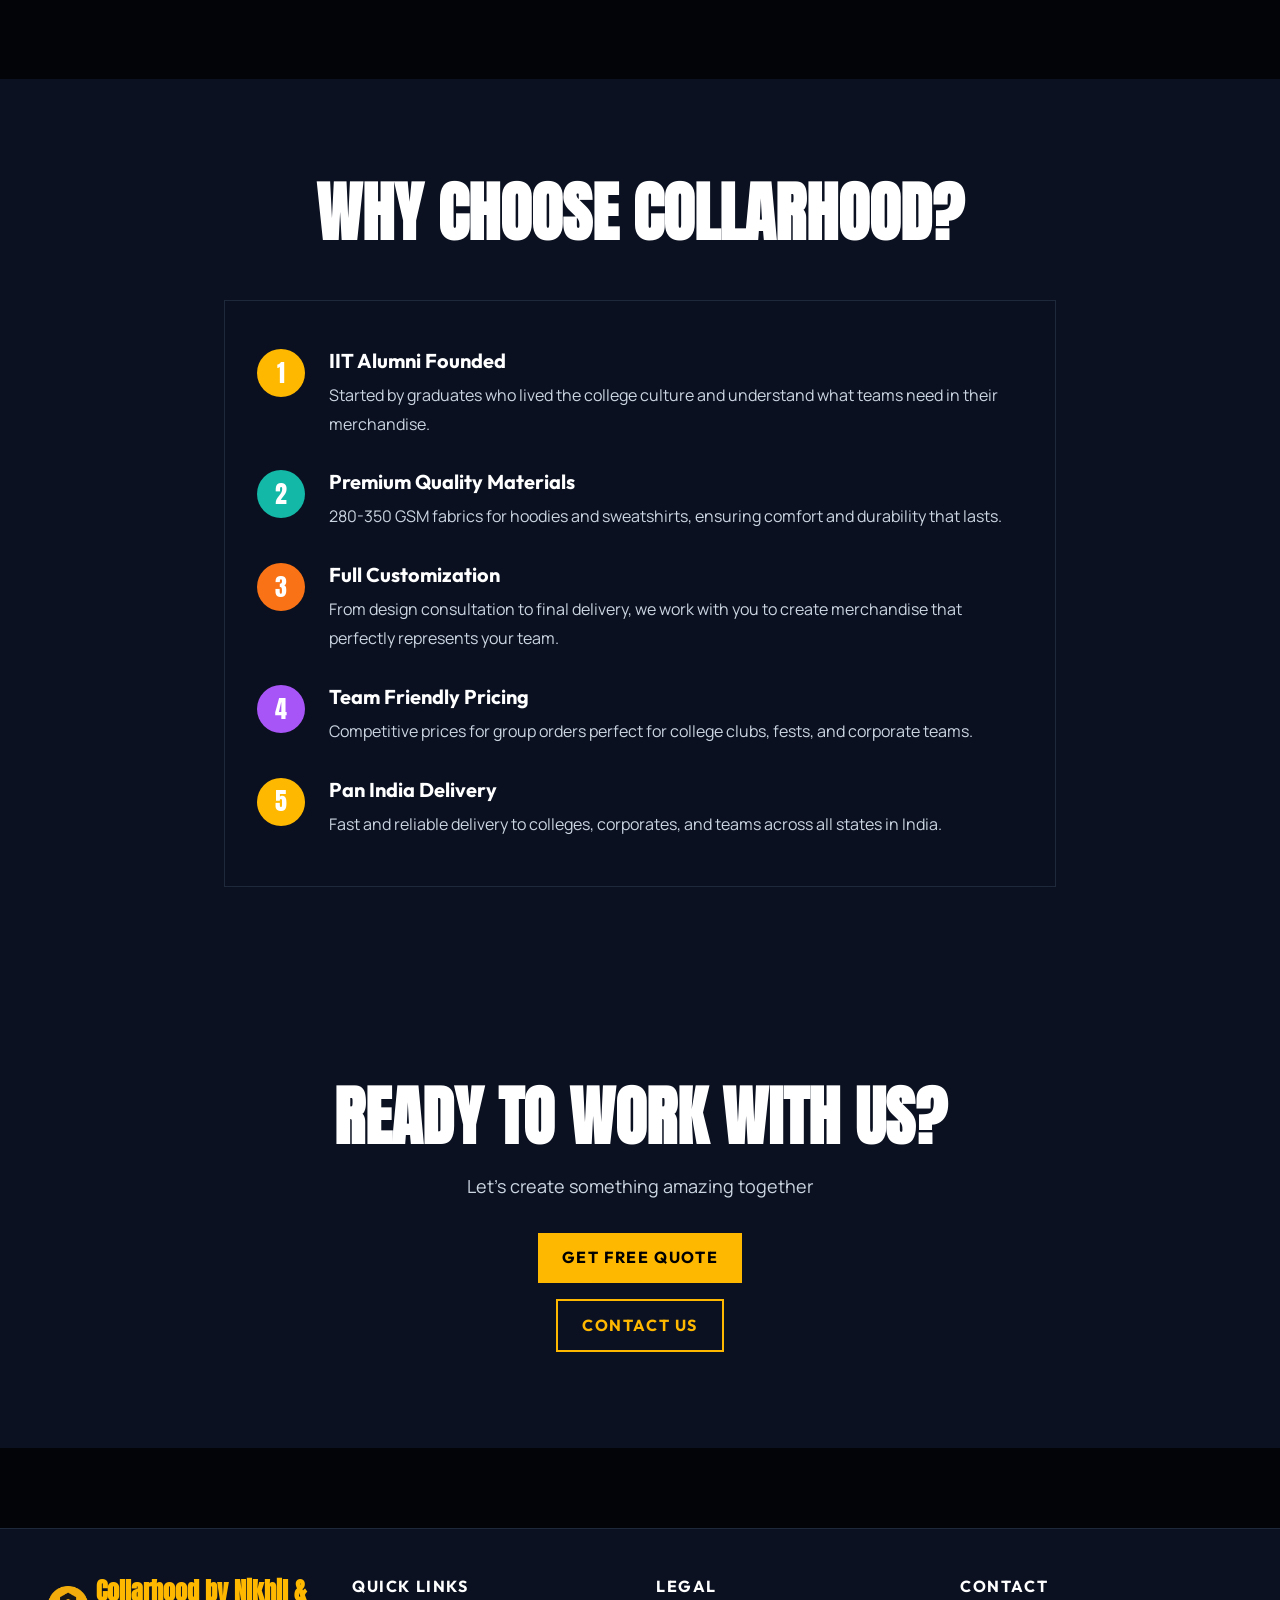
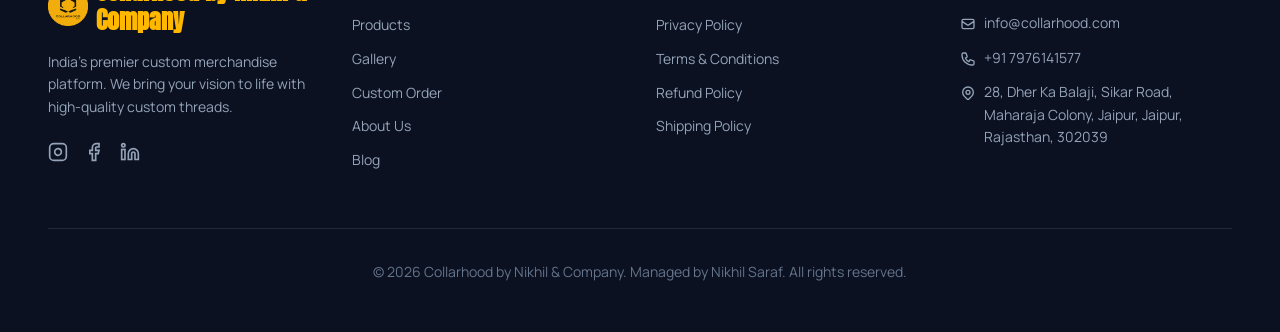
==== commit a17533f0: "pushing temp changes" ====
--- a/pages/about-static.html
+++ b/pages/about-static.html
@@ -291,8 +291,8 @@
               </div>
             </div>
             <div>
-              <h3 class="font-outfit" style="font-size: 1.25rem; font-weight: 700; color: var(--white); margin-bottom: 0.5rem;">Bulk Friendly Pricing</h3>
-              <p style="color: var(--gray-300); line-height: 1.8;">Competitive prices for bulk orders perfect for college clubs, fests, and corporate teams.</p>
+              <h3 class="font-outfit" style="font-size: 1.25rem; font-weight: 700; color: var(--white); margin-bottom: 0.5rem;">Team Friendly Pricing</h3>
+              <p style="color: var(--gray-300); line-height: 1.8;">Competitive prices for group orders perfect for college clubs, fests, and corporate teams.</p>
             </div>
           </div>
 
@@ -333,10 +333,10 @@
         <div>
           <div class="footer-brand">
             <img src="../images/collarhood images/collarhood logo png 2.png" alt="Collarhood">
-            <h3 class="footer-brand-text">COLLARHOOD</h3>
+            <h3 class="footer-brand-text">Collarhood by Nikhil & Company</h3>
           </div>
           <p class="footer-description">
-            India's premier custom merchandise platform for colleges, corporates, and groups. Founded by IIT alumni.
+            India's premier custom merchandise platform. We bring your vision to life with high-quality custom threads.
           </p>
           <div class="footer-social">
             <a href="https://www.instagram.com/collarhood/" target="_blank" rel="noopener noreferrer" aria-label="Instagram">
@@ -400,7 +400,7 @@
                 <path stroke-linecap="round" stroke-linejoin="round" stroke-width="2" d="M17.657 16.657L13.414 20.9a1.998 1.998 0 01-2.827 0l-4.244-4.243a8 8 0 1111.314 0z"/>
                 <path stroke-linecap="round" stroke-linejoin="round" stroke-width="2" d="M15 11a3 3 0 11-6 0 3 3 0 016 0z"/>
               </svg>
-              <span>Jaipur, India</span>
+              <span>28, Dher Ka Balaji, Sikar Road, Maharaja Colony, Jaipur, Jaipur, Rajasthan, 302039</span>
             </li>
           </ul>
         </div>
@@ -408,7 +408,7 @@
 
       <div class="footer-bottom">
         <p class="footer-copyright">
-          &copy; 2026 Collarhood. India's Premium Custom Merchandise Platform. All rights reserved.
+          &copy; 2026 Collarhood by Nikhil & Company. Managed by Nikhil Saraf. All rights reserved.
         </p>
       </div>
     </div>
